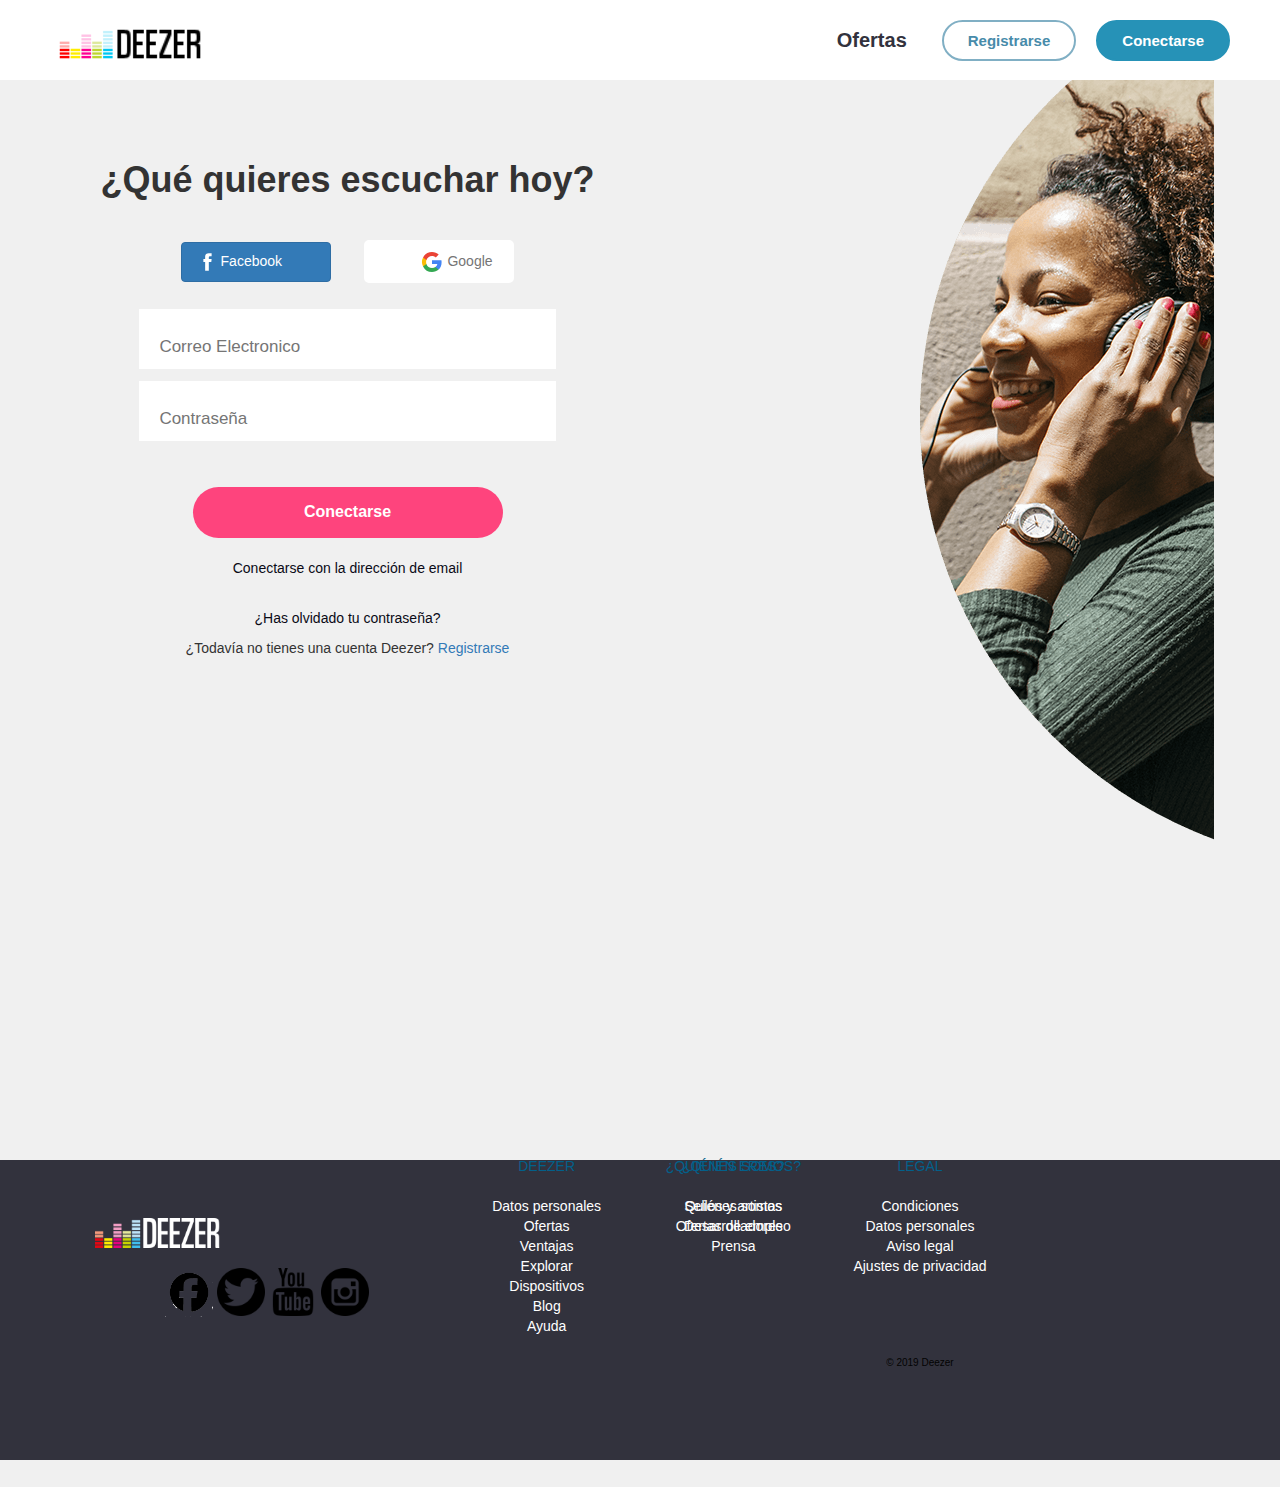
==== conectarse.html @ 3c74f3de "conectarse" ====
<!DOCTYPE html>
<html>
<head>
    <meta charset="utf-8">
    <meta http-equiv="X-UA-Compatible" content="IE=edge">
    <title>Page Title</title>
    <link href="css/bootstrap.min.css" rel="stylesheet">
    <link href="css/login.css" rel="stylesheet">
</head>
<body>
    <nav id="mainNav" class="navbar navbar-default navbar-fixed-top">
          <div class="container-fluid">
              <!--better mobile display -->
              <div class="navbar-header">
                  <button style="background-color: #478baa" type="button" class="navbar-toggle collapsed" data-toggle="collapse" data-target="#bs-example-navbar-collapse-1">
                      <a class="sr-only">Toggle navigation</a><i class="glyphicon glyphicon-align-justify"></i>
                  </button>
                 <a  href="landingpage.html" class="navbar-brand" style="margin-bottom: 20px;"><img id="foto" src="img/inicio/deezer.png" class="img-responsive" alt="" width="150px"></a>
              </div>
  
              
              <div class="collapse navbar-collapse" id="bs-example-navbar-collapse-1">
                  <ul class="nav navbar-nav navbar-right">
                     <li>
                        <a id="ofertas" onclick="location='ofertas.html'" >Ofertas</a>
                    </li>
                  <li>
                      <button onclick="location='registrar.html'" class="btn-registrar">  
                        Registrarse
                      </button>
                  </li>
                  <li>
                        <button onclick="location='#'" class="btn-conectarse" >
                            Conectarse
                       </button>
  
                  </li>
                </ul>
              </div>
          </div>
      </nav>

      
      
  <main role="main" class="container">
  <div class="row">
        
            <div class="col-xl-6 col-lg-6 col-md-6 col-sm-12 col-12 d-none d-sm-block">

                <br><br><br><br><br><br><br>
              <div class="unlogged-container">
        <div class="unlogged-container-inner">
            <div class="unlogged-form-container">
                <h1 class="texto1">¿Qué quieres escuchar hoy?</h1>

    <div class="boton-sociales">
      <button  type="summit" class="btn btn-default btn-primary" style="width: 150px; height: 40px;float: center"><span style="float: left"><img src="img/facebook.svg" width="27" height="22">Facebook</span> </button>
      <button class="boton boton-rojo2" type="summit" ><span ><img src="img/googl.svg" width="30" height="20">Google</span></button>
      </div>

   <div class="login_form">
    <div>
    <form class="unlogged-form" data-type="form-page">
       
           <div  class="unlogged-input-container">
          <input id="nombreu" class="inp"  type="text"  id="nombreu" placeholder="Correo Electronico" >
          </div>

          <div >
          <input class="inp"  type="password" id="contrasena" placeholder="Contraseña" ><br><br>
          </div>
    </form>
    </div>
    
          <div id="resultado">
          </div>
    <button  type="summit" id="btn-conectarse" class="btn btn-success"  style="color:rgb(255, 255, 255)">Conectarse</button>
  
     
       </div>
         <div ><a href="#"><p class="Conectardi">Conectarse con la dirección de email</p></a></div>
                    
                <div> <a  role="button"> <p class="recuperacion">¿Has olvidado tu contraseña?</p>
                  </a>
                  ¿Todavía no tienes una cuenta Deezer? <a  href="#">Registrarse</a></div>
                </div>
           </div>
          </div>
        </div>
     <div id="foto" class="col-xl-6 col-lg-6 col-md-6 col-sm-12 col-12" style="
                 padding-left: 280px ">
                   <img src="img/inicio/chica.png" >
        </div>
      
  </div> <!-- /. --->
              
        
  </main>


      
      <section class="footer" style=" padding: 200px 80px 80px 80px">
      
        <div class="col-xl-4 col-lg-4 col-md-4 col-sm-12 col-12" id="prub">
        
          <a href="#" style="color: #fff"><img id="foto2" src="img/inicio/deeze2.png" class="img-responsive" alt="" ></a>  <br>
          <a href="#"> <img class="mb-4 rounded-circle" src="img/inicio/Facebok.png" style=" width: 14%"></a>
          <a href="#"> <img class="mb-4 rounded-circle" src="img/inicio/twi.png" style=" width: 14%">         </a>
          <a href="#"><img class="mb-4 rounded-circle" src="img/inicio/you.png" style=" width: 14%">    </a>
          <a href="#"><img class="mb-4 rounded-circle" src="img/inicio/inst.png" style=" width: 14%">    </a><br><br><br><br>
          
              
                          
          </div>      
      </div>

<br> <div class="col-xl-2 col-lg-2 col-md-2 col-sm-12 col-12" id="prub1">
        <a href="#" style="color: #03608a">DEEZER</a><br><br>
      <a href="#" style="color: #fff">Datos personales</a><br>
      <a href="#" style="color: #fff">Ofertas</a><br>
        <a href="#" style="color: #fff">Ventajas</a><br>
        <a href="#" style="color: #fff">Explorar</a><br>
        <a href="#" style="color: #fff">Dispositivos</a><br>
        <a href="#" style="color: #fff">Blog</a><br>
        <a href="#" style="color: #fff">Ayuda</a>          <br>  
          
                      
    
    </div>

    <div class="col-xl-2 col-lg-2 col-md-2 col-sm-12 col-12" id="prub2">
      <a href="#" style="color: #03608a">¿QUIÉN ERES?</a><br><br>
        <a href="#" style="color: #fff">Sellos y artistas</a><br>
        <a href="#" style="color: #fff">Desarrolladores</a><br>
        <a href="#" style="color: #fff">Prensa</a><br><br><br><br>
            
                 
           
  
  </div>
  
  <div class="col-xl-2 col-lg-2 col-md-2 col-sm-12 col-12" id="prub3">
    <a href="#" style="color: #03608a">¿QUIÉNES SOMOS?</a><br><br>
    <a href="#" style="color: #fff">Quiénes somos</a><br>
    <a href="#" style="color: #fff">Ofertas de empleo</a><br><br><br><br><br><br>
           
               

</div>
 <div class="col-xl-2 col-lg-2 col-md-2 col-sm-12 col-12" id="prub4">
  <a href="#" style="color: #03608a">LEGAL</a><br><br>
  <a href="#" style="color: #fff">Condiciones</a><br>
  <a href="#" style="color: #fff">Datos personales</a><br>
  <a href="#" style="color: #fff">Aviso legal</a><br>
  <a href="#" style="color: #fff">Ajustes de privacidad</a><br><br><br><br><br>
   
  <p id="p1">© 2019 Deezer</p>
    
    </div>
    
        
  </section>
  <script type="text/javascript" src="js/jquery.min.js"></script>

  <script src="js/bootstrap.min.js"></script>
  <script src="js/login.min.js"></script>
  <script src="js/login.js"></script>
  <script type="text/javascript">
    $(function () {
$('[data-toggle="popover"]').popover();
});
  </script>
</body>

</html>
---- css/login.css ----
/* GLOBAL STYLES
-------------------------------------------------- */
/* Padding below the footer and lighter body text */








body {
  padding-bottom: 40px;
  text-decoration-color : rgb(20, 17, 17);
  background-color:  #f0f0f0;
}
#foto {
  margin-top: 0%;
}
#foto2 {
  height: 30px;
  width: 125px;
  margin-top: -12%;
}
#ofertas{
  color: #32323d;
  font-size: 20px;
  font-weight: 700;
  line-height: 30px;
  padding-right: 25px;


}
p1{

}
.texto1{
  text-align: center;
  font-size: 36px;
  font-weight: 700;
  margin-bottom: 30px;
}
.boton-rojo{
  border-radius: 5px;
  padding: 9px 0 9px 51px;
  text-align: left;
  width: 150px;
  color: #ffffff;
  background-color: #2553b4;
  border:2px;
  font: Arial;
}
.boton-rojo2{
  background-color: #fff;
  border: 2px solid #fff;
  border-radius: 5px;
  padding: 9px 0 9px 51px;
  text-align: left;
  width: 150px;
  margin-left: 30px;
  color:#757575;
  font: Arial;
}
.btn-success{

  border: 2px;
    border-radius: 35px;
    background-color:#fe447d;
            border-color:#ffffff;
    font-size: 16px;
    font-weight: 700;
    padding: 14px 50px;
    min-width: 310px;
    margin-top: 20px;
    
}
.recuperacion{

  margin-top: 30px;
  color: #0a0a16;
}
.Conectardi{
  margin-top: 20px;
  color: #0a0a16;
}
.boton-sociales{
  -webkit-box-sizing: border-box;
  -moz-box-sizing: border-box;
  box-sizing: border-box;
  margin-bottom: 20px;
  text-align: center;
  margin-top: 40px;
}
.sexo,.edad{

  font-size: 17px;
  padding: 26px 0 10px 0;
  margin: 6px;
  border: 0;
  text-align: center;
  margin-bottom: 6px;
}
.unlogged-container{
  text-align: center;

}


.selec, .inp{
  width:75%;
  font-size: 17px;
  padding: 26px 20px 10px;
  margin: 6px;
  border:0;
}

#mainNav{
  padding: 10px;
  padding-left: 40px;
  padding-right: 40px;
  
}


.btn-registrar{
  background-color:  #ffffff;
    padding: 8px;
    border:2px solid;
    border-color: #80afc4;
    color: #478baa;
    margin: 10px 10px 10px 10px;
    font-weight: bold;
    border-radius: 35px;
   font-size: 15px;
    padding: 8px 24px;
 }

.btn-conectarse{
      background-color: #2692b7;
      padding: 8px;
      border:2px solid;
      color: #ffffff;
      border-color: #2692b7;
      margin: 10px 10px 10px 10px;
      font-weight: bold;
      border-radius: 35px;
     font-size: 15px;
      padding: 8px 24px

  }
#p1{
  font-size: 10px;
  color: rgb(3, 3, 3);

}

.navbar{
  border:0px;
}
#prub{
  margin-top: -9%;
  margin-bottom: 5%
  
}
#prub1,#prub2,#prub3,#prub4{
  margin-top: -20%;
  margin-bottom: 5%
}

.footer{
  background-color: #32323d;
  height: 10%;
  color: #fff;
  text-align: center;
  margin-top: 25%;
  margin-bottom: -1%;
}

@media (min-width: 768px) {
  .navbar-default {
    background-color: #ffffff; /*cambia el color*/
    border-color: rgba(32, 21, 21, 0.3);
    padding-left: 40px;
    padding-right: 40px;
    height: 80px;
    vertical-align: middle;
    
    
    
  }
  
 
  .navbar-default.affix { /*este cambia el color */
    background-color: transparent;
    border-color: rgba(202, 90, 90, 0.05);
  }
  
}
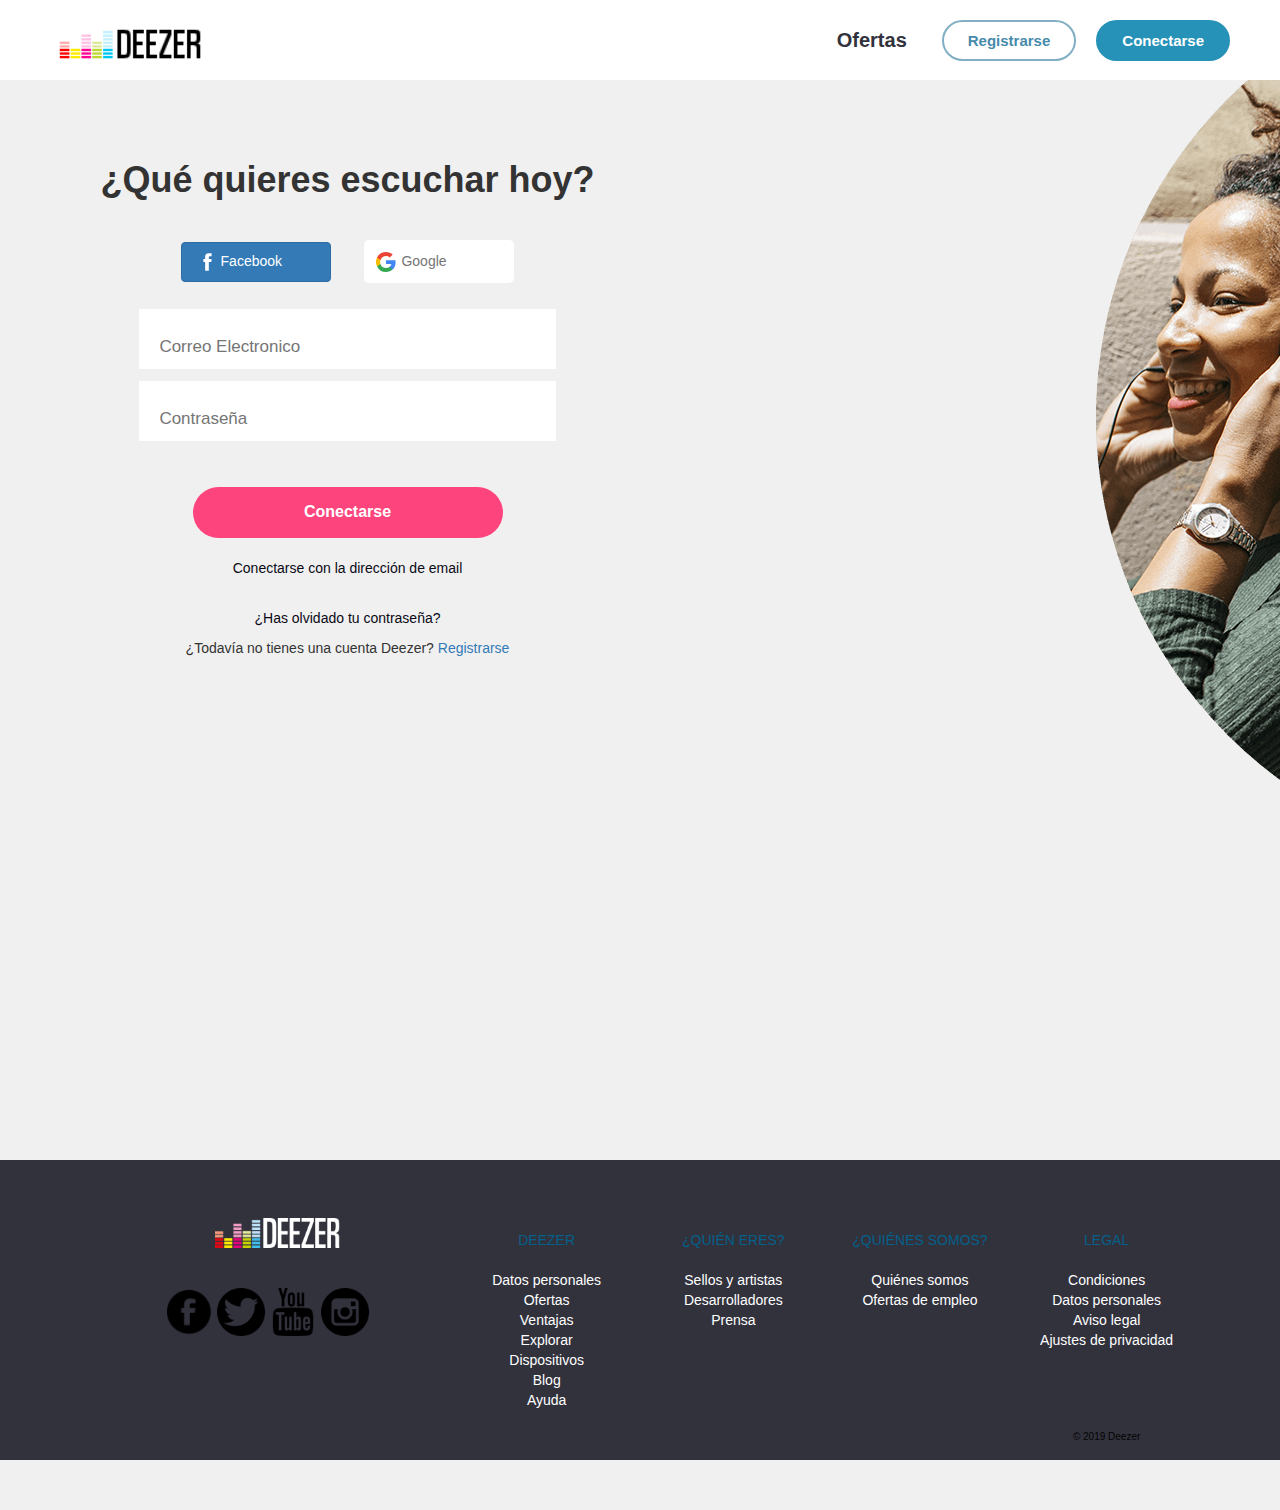
==== commit 4187b375: "footer" ====
--- a/conectarse.html
+++ b/conectarse.html
@@ -6,6 +6,14 @@
     <title>Page Title</title>
     <link href="css/bootstrap.min.css" rel="stylesheet">
     <link href="css/login.css" rel="stylesheet">
+    <style>
+      @media only screen and (max-width: 992px) {
+         
+          #foto{
+              display:none;/*Oculta imagen*/
+          }
+  }
+  </style>
 </head>
 <body>
     <nav id="mainNav" class="navbar navbar-default navbar-fixed-top">
@@ -25,7 +33,7 @@
                         <a id="ofertas" onclick="location='ofertas.html'" >Ofertas</a>
                     </li>
                   <li>
-                      <button onclick="location='registrar.html'" class="btn-registrar">  
+                      <button  onclick="window.open('registro.php','_self')" class="btn-registrar">  
                         Registrarse
                       </button>
                   </li>
@@ -88,7 +96,7 @@
           </div>
         </div>
      <div id="foto" class="col-xl-6 col-lg-6 col-md-6 col-sm-12 col-12" style="
-                 padding-left: 280px ">
+                 padding-left: 39% ">
                    <img src="img/inicio/chica.png" >
         </div>
       
@@ -103,8 +111,8 @@
       
         <div class="col-xl-4 col-lg-4 col-md-4 col-sm-12 col-12" id="prub">
         
-          <a href="#" style="color: #fff"><img id="foto2" src="img/inicio/deeze2.png" class="img-responsive" alt="" ></a>  <br>
-          <a href="#"> <img class="mb-4 rounded-circle" src="img/inicio/Facebok.png" style=" width: 14%"></a>
+          <a href="#" style="color: #fff"><img id="foto2" src="img/inicio/deeze2.png" class="img-responsive" alt="" ></a>  <br><br>
+          <a href="#"> <img class="mb-4 rounded-circle" src="img/face.png" style=" width: 14%"></a>
           <a href="#"> <img class="mb-4 rounded-circle" src="img/inicio/twi.png" style=" width: 14%">         </a>
           <a href="#"><img class="mb-4 rounded-circle" src="img/inicio/you.png" style=" width: 14%">    </a>
           <a href="#"><img class="mb-4 rounded-circle" src="img/inicio/inst.png" style=" width: 14%">    </a><br><br><br><br>
@@ -123,9 +131,6 @@
         <a href="#" style="color: #fff">Dispositivos</a><br>
         <a href="#" style="color: #fff">Blog</a><br>
         <a href="#" style="color: #fff">Ayuda</a>          <br>  
-          
-                      
-    
     </div>
 
     <div class="col-xl-2 col-lg-2 col-md-2 col-sm-12 col-12" id="prub2">
--- a/css/login.css
+++ b/css/login.css
@@ -16,7 +16,11 @@
 }
 #foto {
   margin-top: 0%;
-}
+   
+}
+
+
+
 #foto2 {
   height: 30px;
   width: 125px;
@@ -54,7 +58,7 @@
   background-color: #fff;
   border: 2px solid #fff;
   border-radius: 5px;
-  padding: 9px 0 9px 51px;
+  padding: 9px 0 9px 5px;
   text-align: left;
   width: 150px;
   margin-left: 30px;
@@ -94,7 +98,7 @@
 .sexo,.edad{
 
   font-size: 17px;
-  padding: 26px 0 10px 0;
+  padding: 5px 0 10px 0;
   margin: 6px;
   border: 0;
   text-align: center;
@@ -162,7 +166,7 @@
   margin-bottom: 5%
   
 }
-#prub1,#prub2,#prub3,#prub4{
+#prub4{
   margin-top: -20%;
   margin-bottom: 5%
 }
@@ -197,7 +201,18 @@
   
 }
 
-
-
-
-
+#foto2{
+  margin-left: 120px;
+}
+
+#prub1 {
+  margin-top: -150px;
+}
+
+#prub2 {
+  margin-top: -150px;
+}
+
+#prub3, #prub4{
+  margin-top: -150px;
+}
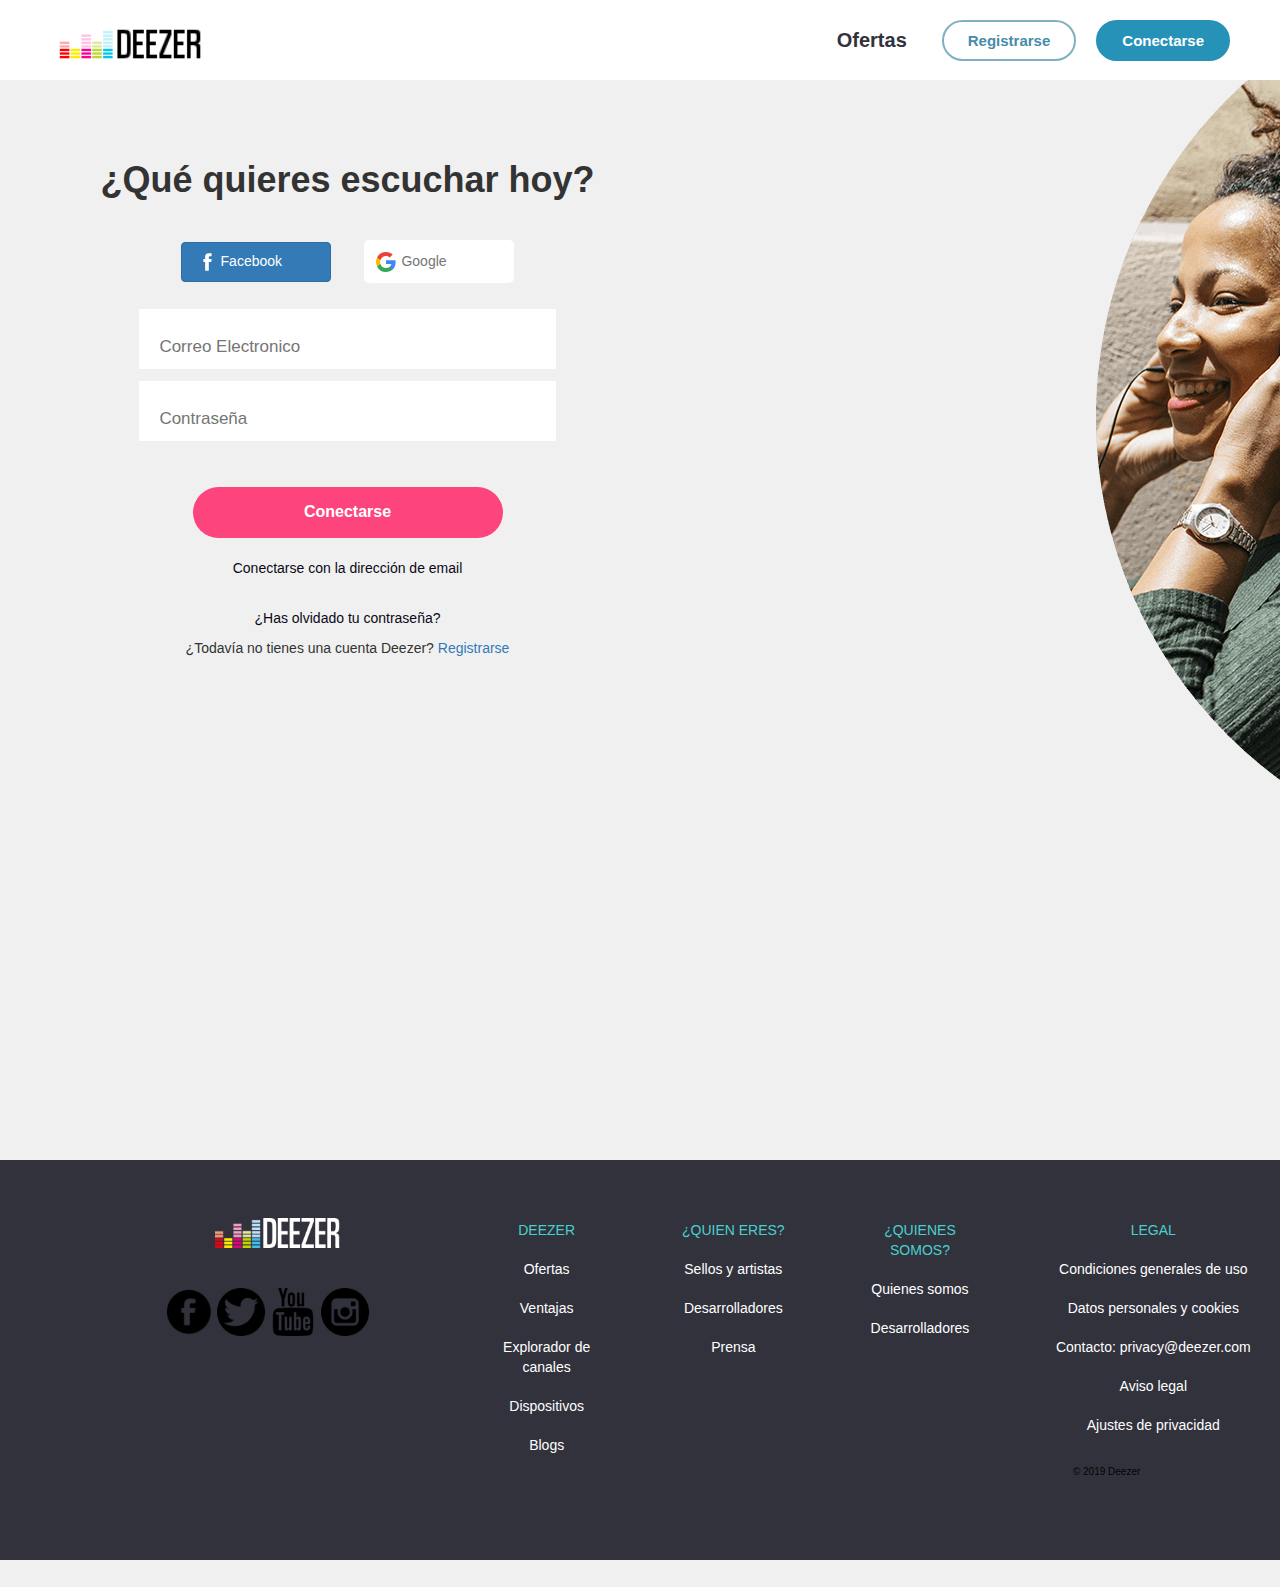
==== commit b0a2b1e6: "footer" ====
--- a/conectarse.html
+++ b/conectarse.html
@@ -79,9 +79,10 @@
           </div>
     </form>
     </div>
-    
+    <center>
           <div id="resultado">
           </div>
+    </center>
     <button  type="summit" id="btn-conectarse" class="btn btn-success"  style="color:rgb(255, 255, 255)">Conectarse</button>
   
      
@@ -107,7 +108,7 @@
 
 
       
-      <section class="footer" style=" padding: 200px 80px 80px 80px">
+      <section class="footer" style=" padding: 200px 80px 200px 80px">
       
         <div class="col-xl-4 col-lg-4 col-md-4 col-sm-12 col-12" id="prub">
         
@@ -122,44 +123,47 @@
           </div>      
       </div>
 
-<br> <div class="col-xl-2 col-lg-2 col-md-2 col-sm-12 col-12" id="prub1">
-        <a href="#" style="color: #03608a">DEEZER</a><br><br>
-      <a href="#" style="color: #fff">Datos personales</a><br>
-      <a href="#" style="color: #fff">Ofertas</a><br>
-        <a href="#" style="color: #fff">Ventajas</a><br>
-        <a href="#" style="color: #fff">Explorar</a><br>
-        <a href="#" style="color: #fff">Dispositivos</a><br>
-        <a href="#" style="color: #fff">Blog</a><br>
-        <a href="#" style="color: #fff">Ayuda</a>          <br>  
-    </div>
-
-    <div class="col-xl-2 col-lg-2 col-md-2 col-sm-12 col-12" id="prub2">
-      <a href="#" style="color: #03608a">¿QUIÉN ERES?</a><br><br>
-        <a href="#" style="color: #fff">Sellos y artistas</a><br>
-        <a href="#" style="color: #fff">Desarrolladores</a><br>
-        <a href="#" style="color: #fff">Prensa</a><br><br><br><br>
-            
-                 
-           
-  
-  </div>
-  
-  <div class="col-xl-2 col-lg-2 col-md-2 col-sm-12 col-12" id="prub3">
-    <a href="#" style="color: #03608a">¿QUIÉNES SOMOS?</a><br><br>
-    <a href="#" style="color: #fff">Quiénes somos</a><br>
-    <a href="#" style="color: #fff">Ofertas de empleo</a><br><br><br><br><br><br>
-           
-               
-
-</div>
- <div class="col-xl-2 col-lg-2 col-md-2 col-sm-12 col-12" id="prub4">
-  <a href="#" style="color: #03608a">LEGAL</a><br><br>
-  <a href="#" style="color: #fff">Condiciones</a><br>
-  <a href="#" style="color: #fff">Datos personales</a><br>
-  <a href="#" style="color: #fff">Aviso legal</a><br>
-  <a href="#" style="color: #fff">Ajustes de privacidad</a><br><br><br><br><br>
-   
-  <p id="p1">© 2019 Deezer</p>
+      <div class="col-xl-2 col-lg-2 col-md-2 col-sm-12 col-12" id="prub1" >
+        <ul class="list-group list-group-flush" id="lst1">
+          <li id = "lst1" class="list-group-item " style="color:mediumturquoise ">DEEZER</li>
+          <li id = "lst1"class="list-group-item "data-toggle="list">Ofertas</li>
+          <li id = "lst1"class="list-group-item">Ventajas</li>
+          <li id = "lst1"class="list-group-item">Explorador de canales</li>
+          <li id = "lst1"class="list-group-item">Dispositivos</li>
+          <li id = "lst1"class="list-group-item">Blogs</li>
+        </ul>
+      </div>
+          <div class="col-xl-2 col-lg-2 col-md-2 col-sm-12 col-12" id="prub2">
+            <ul id = "lst1"class="list-group list-group-flush">
+              <li id = "lst1"class="list-group-item"style="color:mediumturquoise ">¿QUIEN ERES?</li>
+              <li id = "lst1"class="list-group-item">Sellos y artistas</li>
+              <li id = "lst1"class="list-group-item">Desarrolladores</li>
+              <li id = "lst1"class="list-group-item">Prensa</li>
+            </ul>
+      
+        </div>
+        
+        <div class="col-xl-2 col-lg-2 col-md-2 col-sm-12 col-12" id="prub3">
+          <ul class="list-group list-group-flush">
+            <li id = "lst1"class="list-group-item"style="color:mediumturquoise ">¿QUIENES SOMOS?</li>
+            <li id = "lst1"class="list-group-item">Quienes somos</li>
+            <li id = "lst1"class="list-group-item">Desarrolladores</li>
+            <li id = "lst1"class="list-group-item"></li>
+          </ul>
+      </div>
+       <div class="col-xl-2 col-lg-2 col-md-2 col-sm-12 col-12" id="prub4">
+        <ul id = "lst"class="list-group list-group-flush">
+          <li id = "lst"class="list-group-item"style="color:mediumturquoise ">LEGAL</li>
+          <li id = "lst"class="list-group-item">Condiciones generales de uso</li>
+          <li id = "lst"class="list-group-item">Datos personales y cookies</li>
+          <li id = "lst"class="list-group-item">Contacto: privacy@deezer.com</li>
+          <li id = "lst"class="list-group-item">Aviso legal</li>
+          <li id = "lst"class="list-group-item">Ajustes de privacidad</li>
+        </ul>
+         
+        <p id="p1">© 2019 Deezer</p>
+          
+          </div>
     
     </div>
     
--- a/css/login.css
+++ b/css/login.css
@@ -216,3 +216,14 @@
 #prub3, #prub4{
   margin-top: -150px;
 }
+#lst1{
+  background-color: #32323d;
+  border: #32323d;
+
+}
+
+#lst{
+  width: 250px;
+  background-color: #32323d;
+  border: #0a0a16;
+}
